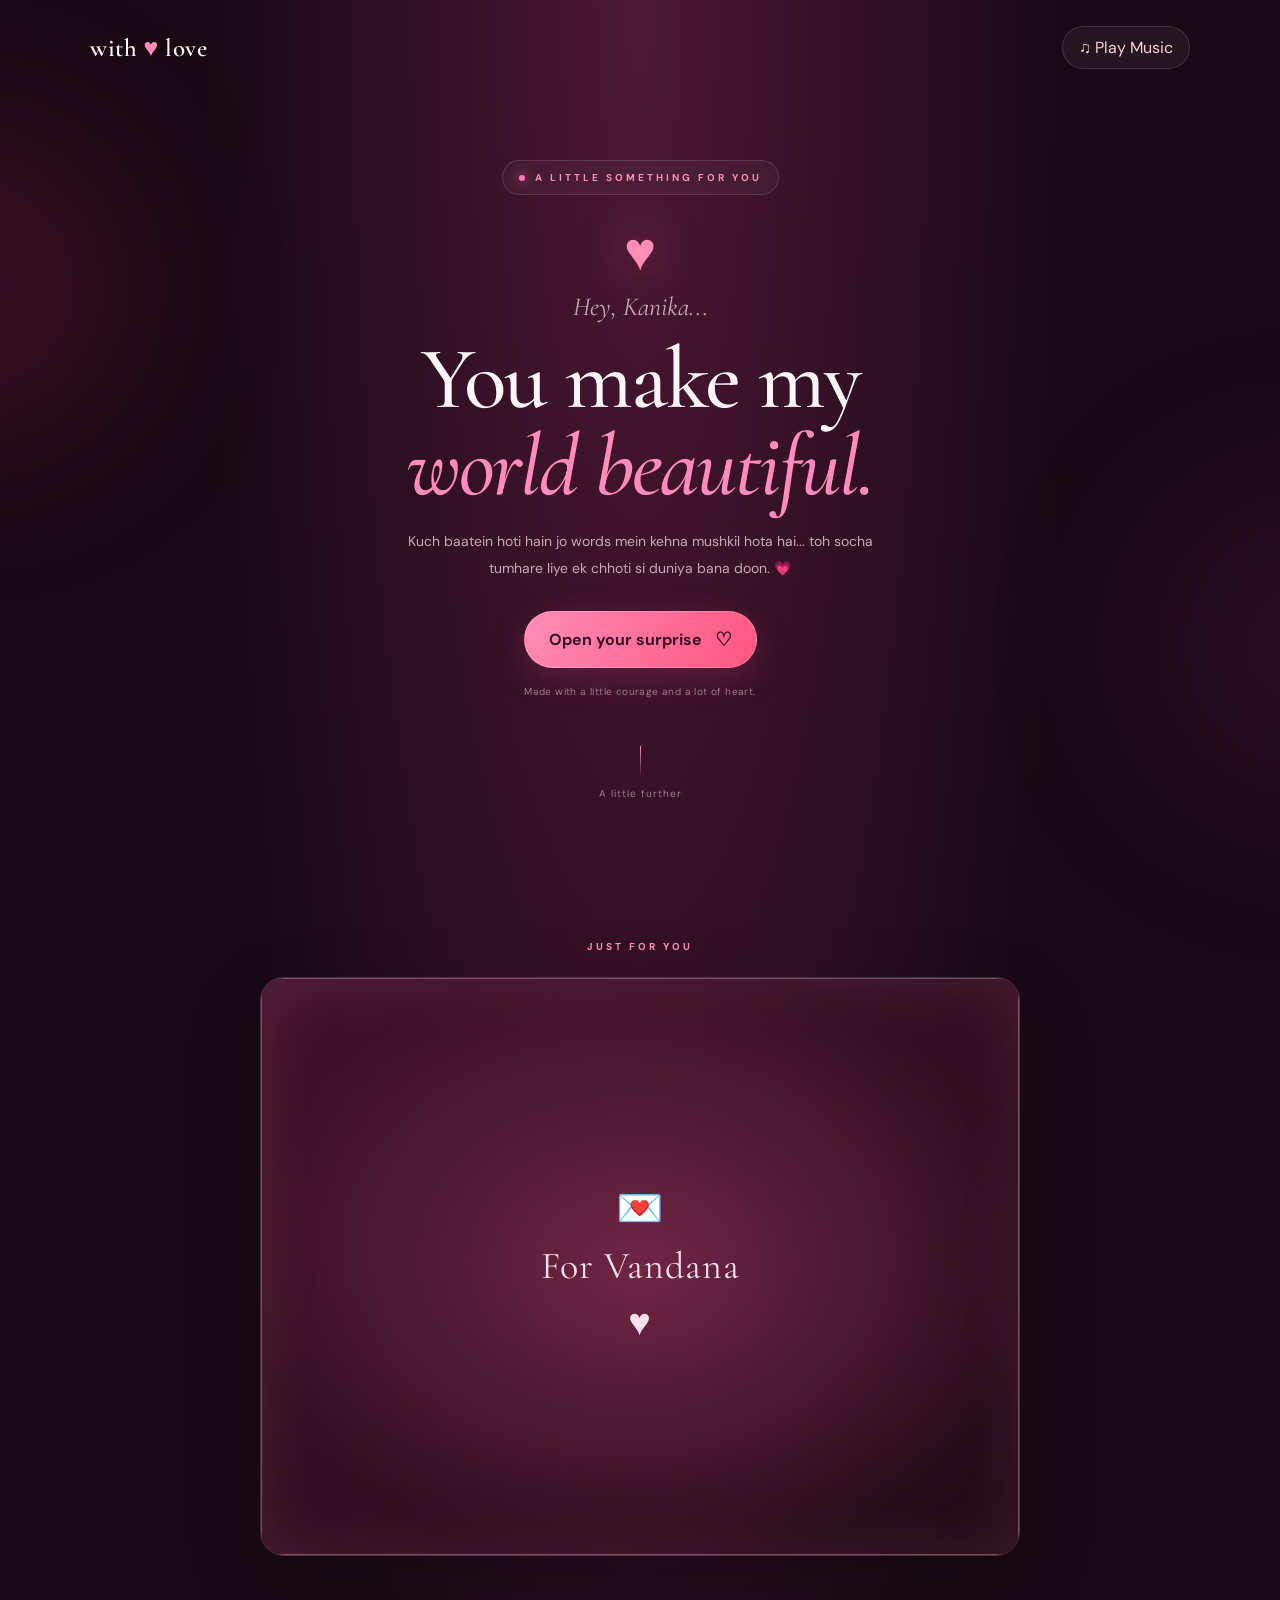
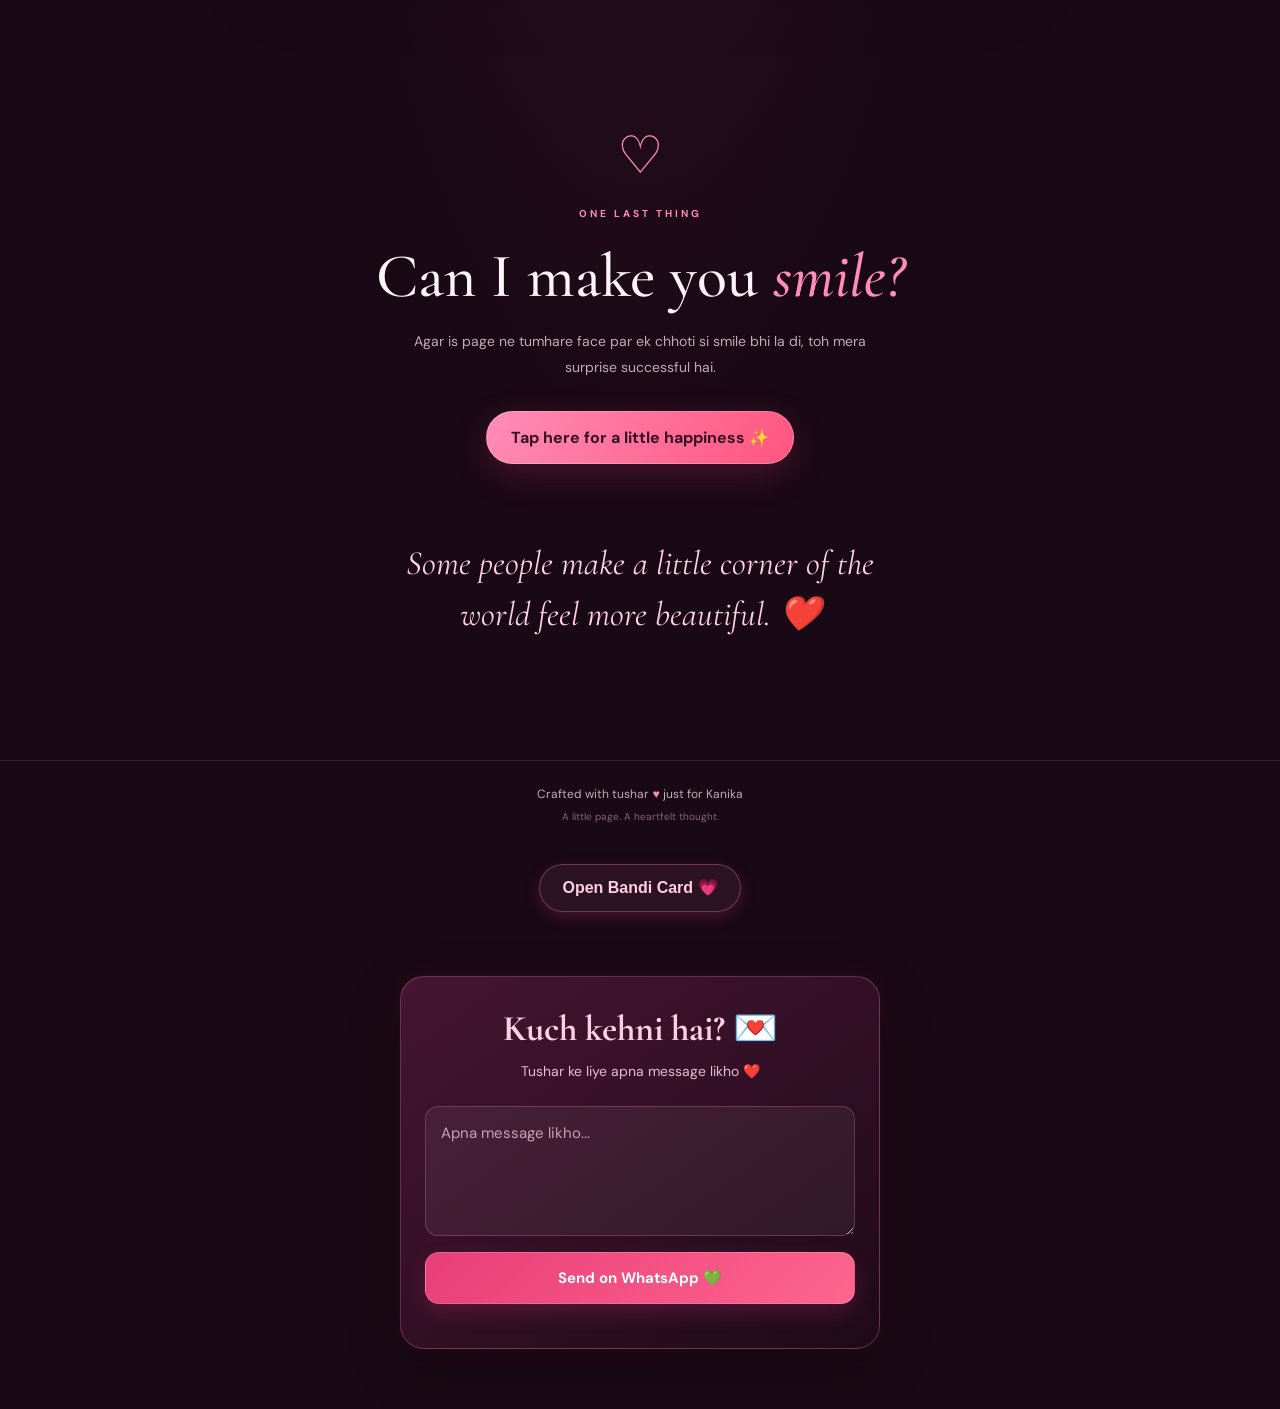
==== index.html @ cb9bacd8 "Add files via upload" ====
<!DOCTYPE html>
<html lang="en">
<head>
    <meta charset="UTF-8">
    <meta name="viewport" content="width=device-width, initial-scale=1.0">
    <meta name="theme-color" content="#250b1b">
    <title>For KANIKA ❤️</title>
    <link rel="stylesheet" href="style.css">
</head>
<body>

    <div class="ambient-glow glow-one"></div>
    <div class="ambient-glow glow-two"></div>
    <div id="heart-layer" aria-hidden="true"></div>

    <header class="topbar">
        <a class="brand" href="#">with <span>♥</span> love</a>
        <button id="music-btn" class="music-btn" type="button">
            ♫ Music: Off
        </button>
    </header>

    <main>
        <section class="hero" id="home">
            <div class="eyebrow">
                <span class="status-dot"></span>
                A LITTLE SOMETHING FOR YOU
            </div>

            <div class="hero-heart" aria-hidden="true">♥</div>

            <p class="small-intro">Hey, Kanika...</p>

            <h1>
                You make my
                <span>world beautiful.</span>
            </h1>

            <p class="hero-description">
                Kuch baatein hoti hain jo words mein kehna
                mushkil hota hai... toh socha tumhare liye
                ek chhoti si duniya bana doon. 💗
            </p>

            <button id="reveal-btn" class="primary-btn" type="button">
                Open your surprise <span>♡</span>
            </button>

            <p class="hint">Made with a little courage and a lot of heart.</p>

            <div class="scroll-note">
                <span></span>
                A little further
            </div>
        </section>

        <section class="message-section" id="message">
            <div class="section-label">JUST FOR YOU</div>

            <div class="letter-card">
                <div class="letter-icon">💌</div>

                <p class="letter-greeting">Dear Vandana,</p>

                <h2>Some people make ordinary days feel special.</h2>

                <p class="letter-text">
                    Pta nhi kya ki ho kon sa jaddu ki hoo tumse baat
                    karna aacha lagne lga hai .
                    Tumhari smile, tumhari baatein aur tumhara
                    apna sa andaaz — ye sab chhoti chhoti cheezein
                    din ko thoda aur khoobsurat bana deti hain.
                </p>

                <p class="letter-text">
                    Shayad main har baat perfect tareeke se na keh
                    paaun, lekin itna zaroor hai ki tum mere liye
                    special ho rhi ho. Isliye ye chhota sa surprise,
                    sirf tumhare liye. ❤️
                </p>

                <div class="letter-signature">
                    i wanted to make you smile
                    <span>♥</span>
                </div>
            </div>
        </section>

        <section class="final-section">
            <div class="final-heart">♡</div>

            <p class="section-label">ONE LAST THING</p>


            <h2>Can I make you <span>smile?</span></h2>

            <p class="final-description">
                Agar is page ne tumhare face par ek chhoti si
                smile bhi la di, toh mera surprise successful hai.
            </p>

            <button id="smile-btn" class="primary-btn" type="button">
                Tap here for a little happiness ✨
            </button>

            <p id="smile-message" class="smile-message" aria-live="polite"></p>
        </section>
    </main>

    <footer>
        <p>Crafted with tushar <span>♥</span> just for Kanika</p>
        <p class="footer-small">A little page. A heartfelt thought.</p>
    </footer>

   <audio
    id="background-music"
    src="music.mp3"
    loop
    preload="auto"
    autoplay>
</audio>


<!-- Friendship Card Button -->
<div class="friendship-entry">
  <a href="friendship.html" class="friendship-link">
    Open Bandi Card 💗
  </a>
</div>

<section class="visitor-message">
  <h2>Kuch kehni hai? 💌</h2>
  <p>Tushar ke liye apna message likho ❤️</p>


  <form id="visitorMessageForm">
    <textarea
      id="visitorText"
      placeholder="Apna message likho..."
      required
      maxlength="1500"
    ></textarea>

    <button type="submit">Send on WhatsApp 💚</button>
    <p id="messageStatus" aria-live="polite"></p>
  </form>
<section>

<script src="script.js" defer></script>
</body>
</html>
---- style.css ----
@import url('https://fonts.googleapis.com/css2?family=Cormorant+Garamond:wght@400;500;600;700&family=DM+Sans:wght@400;500;600;700&display=swap');

:root {
    --bg: #190914;
    --pink: #ff8db7;
    --pink-light: #ffd0e2;
    --red: #ff557f;
    --white: #fff5f9;
    --muted: #c6a8b8;
    --glass: rgba(255, 224, 239, 0.055);
    --border: rgba(255, 194, 220, 0.16);
}

* {
    box-sizing: border-box;
    margin: 0;
    padding: 0;
}

html {
    scroll-behavior: smooth;
    scroll-padding-top: 80px;
}

body {
    min-height: 100vh;
    overflow-x: hidden;
    color: var(--white);
    background:
        radial-gradient(ellipse at 50% 0%, #4b1734 0%, transparent 48%),
        var(--bg);
    font-family: "DM Sans", sans-serif;
}

button, a {
    -webkit-tap-highlight-color: transparent;
}

button {
    font: inherit;
}

button:focus-visible,
a:focus-visible {
    outline: 2px solid var(--pink-light);
    outline-offset: 5px;
}

.ambient-glow {
    position: fixed;
    width: 300px;
    height: 300px;
    border-radius: 50%;
    filter: blur(100px);
    opacity: 0.17;
    pointer-events: none;
    z-index: 0;
}

.glow-one {
    top: 15%;
    left: -180px;
    background: #ff367d;
}

.glow-two {
    right: -180px;
    top: 55%;
    background: #a42d91;
}

#heart-layer {
    position: fixed;
    inset: 0;
    overflow: hidden;
    pointer-events: none;
    z-index: 1;
}

.floating-heart {
    position: absolute;
    bottom: -50px;
    color: var(--pink);
    opacity: 0;
    animation: float-up linear forwards;
    text-shadow: 0 0 18px rgba(255, 90, 150, 0.5);
}

@keyframes float-up {
    0% {
        transform: translateY(0) rotate(0deg) scale(0.7);
        opacity: 0;
    }
    15% {
        opacity: 0.6;
    }
    85% {
        opacity: 0.4;
    }
    100% {
        transform: translateY(-110vh) rotate(35deg) scale(1.2);
        opacity: 0;
    }
}

.topbar {
    position: relative;
    z-index: 5;
    width: min(1100px, 90%);
    margin: auto;
    padding: 26px 0;
    display: flex;
    align-items: center;
    justify-content: space-between;
}

.brand {
    color: var(--white);
    text-decoration: none;
    font-family: "Cormorant Garamond", serif;
    font-size: 25px;
    font-weight: 600;
    letter-spacing: 0.5px;
}

.brand span,
footer span {
    color: var(--pink);
}

.music-btn {
    padding: 10px 16px;
    color: var(--pink-light);
    border: 1px solid var(--border);
    border-radius: 30px;
    background: var(--glass);
    cursor: pointer;
    transition: 0.25s ease;
}

.music-btn:hover {
    border-color: var(--pink);
    background: rgba(255, 141, 183, 0.12);
}

main {
    position: relative;
    z-index: 2;
}

.hero {
    min-height: 86vh;
    padding: 65px 20px 75px;
    display: flex;
    flex-direction: column;
    align-items: center;
    justify-content: center;
    text-align: center;
}

.eyebrow,
.section-label {
    color: var(--pink);
    font-size: 10px;
    font-weight: 700;
    letter-spacing: 3px;
}

.eyebrow {
    display: flex;
    align-items: center;
    gap: 10px;
    padding: 10px 16px;
    border: 1px solid var(--border);
    border-radius: 30px;
    background: rgba(255, 255, 255, 0.035);
}

.status-dot {
    width: 6px;
    height: 6px;
    border-radius: 50%;
    background: #ff7eae;
    box-shadow: 0 0 12px #ff7eae;
}

.hero-heart {
    margin: 30px 0 12px;
    color: var(--pink);
    font-size: 54px;
    line-height: 1;
    animation: heartbeat 1.8s ease-in-out infinite;
    filter: drop-shadow(0 0 22px rgba(255, 90, 145, 0.5));
}

@keyframes heartbeat {
    0%, 100% { transform: scale(1); }
    15% { transform: scale(1.13); }
    30% { transform: scale(1); }
    45% { transform: scale(1.09); }
}

.small-intro {
    color: var(--muted);
    font-family: "Cormorant Garamond", serif;
    font-size: 26px;
    font-style: italic;
}

.hero h1 {
    max-width: 850px;
    margin: 14px 0 18px;
    font-family: "Cormorant Garamond", serif;
    font-size: clamp(46px, 8vw, 88px);
    font-weight: 500;
    line-height: 0.99;
    letter-spacing: -2px;
}

.hero h1 span,
.final-section h2 span {
    display: block;
    color: var(--pink);
    font-style: italic;
}

.hero-description,
.final-description {
    max-width: 480px;
    color: var(--muted);
    font-size: 14px;
    line-height: 1.9;
}

.primary-btn {
    display: inline-flex;
    justify-content: center;
    align-items: center;
    gap: 13px;
    margin-top: 30px;
    padding: 15px 24px;
    border: 1px solid rgba(255, 255, 255, 0.2);
    border-radius: 50px;
    background: linear-gradient(120deg, #ff8db7, #ff557f);
    color: #381025;
    font-weight: 700;
    cursor: pointer;
    box-shadow: 0 10px 35px rgba(255, 65, 130, 0.2);
    transition: transform 0.25s ease, box-shadow 0.25s ease;
}

.primary-btn:hover {
    transform: translateY(-3px);
    box-shadow: 0 14px 40px rgba(255, 65, 130, 0.32);
}

.primary-btn:active {
    transform: scale(0.97);
}

.primary-btn span {
    font-size: 19px;
}

.hint {
    margin-top: 17px;
    color: #9e7b8f;
    font-size: 10px;
    letter-spacing: 0.4px;
}

.scroll-note {
    margin-top: 48px;
    display: flex;
    flex-direction: column;
    align-items: center;
    gap: 9px;
    color: #9e7b8f;
    font-size: 10px;
    letter-spacing: 1px;
}

.scroll-note span {
    width: 1px;
    height: 32px;
    background: linear-gradient(var(--pink), transparent);
}

.message-section {
    width: min(760px, 90%);
    margin: 0 auto;
    padding: 65px 0 115px;
    text-align: center;
}

.section-label {
    margin-bottom: 24px;
}

.letter-card {
    position: relative;
    padding: clamp(28px, 6vw, 58px);
    text-align: left;
    border: 1px solid var(--border);
    border-radius: 24px;
    background: linear-gradient(
        145deg,
        rgba(255, 215, 233, 0.085),
        rgba(255, 255, 255, 0.018)
    );
    box-shadow: 0 25px 80px rgba(0, 0, 0, 0.16);
    backdrop-filter: blur(15px);
}

.letter-icon {
    margin-bottom: 18px;
    font-size: 32px;
}

.letter-greeting {
    margin-bottom: 12px;
    color: var(--pink);
    font-family: "Cormorant Garamond", serif;
    font-size: 27px;
    font-style: italic;
}

.letter-card h2 {
    margin-bottom: 22px;
    font-family: "Cormorant Garamond", serif;
    font-size: clamp(30px, 5vw, 46px);
    font-weight: 500;
    line-height: 1.12;
}

.letter-text {
    margin-top: 15px;
    color: #d6bdcb;
    font-size: 14px;
    line-height: 2;
}

.letter-signature {
    display: flex;
    justify-content: space-between;
    align-items: center;
    gap: 10px;
    margin-top: 30px;
    padding-top: 22px;
    border-top: 1px solid var(--border);
    color: var(--pink-light);
    font-family: "Cormorant Garamond", serif;
    font-size: 19px;
    font-style: italic;
}

.letter-signature span {
    color: var(--pink);
}

.final-section {
    width: min(600px, 90%);
    margin: 0 auto;
    padding: 50px 0 120px;
    text-align: center;
}

.final-heart {
    margin-bottom: 18px;
    color: var(--pink);
    font-size: 52px;
    animation: heartbeat 2s infinite;
}

.final-section h2 {
    margin-bottom: 18px;
    font-family: "Cormorant Garamond", serif;
    font-size: clamp(40px, 7vw, 62px);
    font-weight: 500;
    line-height: 1.05;
}

.final-section h2 span {
    display: inline;
}

.final-description {
    margin: auto;
}

.smile-message {
    min-height: 30px;
    margin-top: 22px;
    color: var(--pink-light);
    font-family: "Cormorant Garamond", serif;
    font-size: 25px;
    font-style: italic;
}

footer {
    position: relative;
    z-index: 2;
    padding: 25px 15px;
    border-top: 1px solid rgba(255, 194, 220, 0.1);
    text-align: center;
    color: #c6a8b8;
    font-size: 12px;
}

.footer-small {
    margin-top: 8px;
    color: #856476;
    font-size: 10px;
}

@media (max-width: 600px) {
    .topbar {
        padding: 20px 0;
    }

    .brand {
        font-size: 22px;
    }

    .music-btn {
        padding: 9px 12px;
        font-size: 11px;
    }

    .hero {
        min-height: 82vh;
        padding-top: 50px;
    }

    .hero h1 {
        letter-spacing: -1px;
    }

    .hero-description {
        max-width: 340px;
        font-size: 13px;
    }

    .message-section {
        padding-top: 45px;
        padding-bottom: 70px;
    }

    .letter-card {
        border-radius: 18px;
    }

    .letter-text {
        font-size: 13px;
    }

    .final-section {
        padding-bottom: 85px;
    }
}

@media (prefers-reduced-motion: reduce) {
    *, *::before, *::after {
        scroll-behavior: auto !important;
        animation-duration: 0.01ms !important;
        animation-iteration-count: 1 !important;
        transition-duration: 0.01ms !important;
    }
}

.friendship-link {
  display: inline-block;
  padding: 13px 22px;
  margin: 16px;
  border-radius: 14px;
  background: #ff4081;
  color: white;
  text-decoration: none;
  font-weight: bold;
  font-family: Arial, sans-serif;
  box-shadow: 0 5px 15px #ff408133;
}

.friendship-link:hover {
  background: #e91e63;
}

.friendship-entry {
  display: flex;
  justify-content: center;
  width: 100%;
  padding: 20px 12px;
}

.friendship-link {
  display: inline-block;
  padding: 14px 22px;
  border-radius: 14px;
  background: #ff4081;
  color: #fff;
  text-decoration: none;
  font-size: 16px;
  font-weight: bold;
  text-align: center;
  box-shadow: 0 5px 15px #ff408133;
  transition: transform 0.2s ease, background 0.2s ease;
}

.friendship-link:hover {
  background: #e91e63;
  transform: translateY(-2px);
}

.visitor-message {
  max-width: 440px;
  width: calc(100% - 32px);
  margin: 32px auto;
  padding: 24px;
  border-radius: 20px;
  background: #fff5f8;
  box-shadow: 0 8px 28px #00000012;
  text-align: center;
}

.visitor-message h2 {
  color: #d63375;
}

.visitor-message input,
.visitor-message textarea {
  display: block;
  width: 100%;
  margin: 12px 0;
  padding: 13px;
  border: 1px solid #f0bfd0;
  border-radius: 10px;
  font: inherit;
}

.visitor-message textarea {
  min-height: 120px;
  resize: vertical;
}

.visitor-message button {
  width: 100%;
  padding: 14px;
  border: 0;
  border-radius: 10px;
  background: #16803d;
  color: white;
  font-weight: bold;
  font-size: 16px;
  cursor: pointer;
}

/* ===== PREMIUM VISITOR MESSAGE CARD ===== */

.visitor-message {
    position: relative;
    isolation: isolate;
    max-width: 480px;
    width: calc(100% - 36px);
    margin: 48px auto 60px;
    padding: 30px 24px;
    text-align: center;
    color: #fff5f9;
    background: linear-gradient(
        145deg,
        rgba(72, 23, 51, 0.94),
        rgba(32, 10, 26, 0.97)
    );
    border: 1px solid rgba(255, 141, 183, 0.28);
    border-radius: 24px;
    box-shadow:
        0 18px 50px rgba(0, 0, 0, 0.25),
        0 0 30px rgba(255, 85, 127, 0.08);
    backdrop-filter: blur(14px);
}

.visitor-message h2 {
    margin: 0 0 10px;
    color: #ffd0e2;
    font-family: "Cormorant Garamond", serif;
    font-size: clamp(27px, 6vw, 36px);
    line-height: 1.2;
}

.visitor-message > p {
    margin: 0 0 22px;
    color: #e4bdce;
    font-size: 14px;
    line-height: 1.7;
}

#visitorMessageForm {
    display: grid;
    gap: 14px;
}

.visitor-message input,
.visitor-message textarea {
    box-sizing: border-box;
    display: block;
    width: 100%;
    margin: 0;
    padding: 14px 15px;
    color: #fff5f9;
    background: rgba(255, 255, 255, 0.055);
    border: 1px solid rgba(255, 141, 183, 0.25);
    border-radius: 13px;
    outline: none;
    font: inherit;
    font-size: 15px;
    transition:
        border-color 0.25s ease,
        background 0.25s ease,
        box-shadow 0.25s ease;
}

.visitor-message input {
    min-height: 50px;
}

.visitor-message textarea {
    min-height: 130px;
    resize: vertical;
    line-height: 1.6;
}

.visitor-message input::placeholder,
.visitor-message textarea::placeholder {
    color: #c7a2b5;
    opacity: 1;
}

.visitor-message input:focus,
.visitor-message textarea:focus {
    border-color: #ff8db7;
    background: rgba(255, 255, 255, 0.085);
    box-shadow: 0 0 0 3px rgba(255, 141, 183, 0.12);
}

.visitor-message button {
    width: 100%;
    min-height: 52px;
    margin-top: 2px;
    padding: 14px 18px;
    color: #fff;
    background: linear-gradient(135deg, #e83e79, #ff658f);
    border: 1px solid rgba(255, 255, 255, 0.16);
    border-radius: 14px;
    font: inherit;
    font-size: 15px;
    font-weight: 700;
    cursor: pointer;
    box-shadow: 0 8px 22px rgba(232, 62, 121, 0.2);
    transition:
        transform 0.2s ease,
        box-shadow 0.2s ease,
        filter 0.2s ease;
}

.visitor-message button:hover {
    transform: translateY(-2px);
    filter: brightness(1.08);
    box-shadow: 0 12px 28px rgba(232, 62, 121, 0.3);
}

.visitor-message button:active {
    transform: scale(0.98);
}

#messageStatus {
    margin: 0;
    color: #ffd0e2;
    font-size: 13px;
    line-height: 1.5;
    overflow-wrap: anywhere;
}

.friendship-entry {
    padding: 0 18px;
}

.friendship-link {
    display: inline-flex;
    align-items: center;
    justify-content: center;
    min-height: 48px;
    max-width: 100%;
    padding: 12px 22px;
    box-sizing: border-box;
    text-align: center;
    text-decoration: none;
    color: #ffd0e2;
    background: rgba(255, 141, 183, 0.08);
    border: 1px solid rgba(255, 141, 183, 0.32);
    border-radius: 999px;
    transition:
        background 0.25s ease,
        transform 0.25s ease,
        border-color 0.25s ease;
}

.friendship-link:hover {
    transform: translateY(-2px);
    background: rgba(255, 141, 183, 0.15);
    border-color: #ff8db7;
}

@media (max-width: 600px) {
    .visitor-message {
        width: calc(100% - 32px);
        padding: 25px 18px;
        margin-top: 36px;
        margin-bottom: 42px;
        border-radius: 20px;
    }

    .visitor-message input,
    .visitor-message textarea {
        font-size: 16px;
    }

    .friendship-link {
        width: 100%;
        max-width: 320px;
    }
}

@media (prefers-reduced-motion: reduce) {
    .visitor-message *,
    .friendship-link {
        transition: none !important;
    }
}

/* Cinematic love letter reveal */
.letter-card {
    position: relative;
    overflow: hidden;
    isolation: isolate;
}

/* Closed envelope cover */
.letter-card.cinematic-sealed::before {
    content: "💌\A For Vandana\A ♥";
    white-space: pre-line;
    position: absolute;
    inset: 0;
    z-index: 10;
    display: flex;
    flex-direction: column;
    align-items: center;
    justify-content: center;
    gap: 16px;
    text-align: center;
    color: #ffe1ed;
    font-family: "Cormorant Garamond", serif;
    font-size: clamp(25px, 5vw, 38px);
    line-height: 1.5;
    letter-spacing: 1px;
    background:
        radial-gradient(ellipse at center, #702545, transparent 75%),
        linear-gradient(145deg, #401329, #210b18);
    border: 1px solid rgba(255, 194, 220, 0.35);
    box-shadow: inset 0 0 60px rgba(255, 141, 183, 0.12);
    transform-origin: top center;
    backface-visibility: hidden;
}

/* Envelope opens */
.letter-card.cinematic-opening::before {
    animation: cinematic-open 1.4s cubic-bezier(.65, 0, .35, 1) forwards;
}

.letter-card.cinematic-opening {
    animation: letter-glow 1.8s ease;
}

.letter-card.cinematic-opening .letter-icon {
    animation: letter-rise 1s ease both;
}

.letter-card.cinematic-opening .letter-greeting,
.letter-card.cinematic-opening h2,
.letter-card.cinematic-opening .letter-text,
.letter-card.cinematic-opening .letter-signature {
    animation: letter-rise 1s ease both;
}

.letter-card.cinematic-opening .letter-greeting { animation-delay: .15s; }
.letter-card.cinematic-opening h2 { animation-delay: .25s; }
.letter-card.cinematic-opening .letter-text { animation-delay: .4s; }
.letter-card.cinematic-opening .letter-signature { animation-delay: .65s; }

@keyframes cinematic-open {
    0% {
        transform: perspective(1000px) rotateX(0deg);
        opacity: 1;
    }
    70% {
        opacity: 1;
    }
    100% {
        transform: perspective(1000px) rotateX(-110deg);
        opacity: 0;
        visibility: hidden;
    }
}

@keyframes letter-rise {
    from {
        opacity: 0;
        transform: translateY(22px);
        filter: blur(4px);
    }
    to {
        opacity: 1;
        transform: translateY(0);
        filter: blur(0);
    }
}

@keyframes letter-glow {
    0%, 100% {
        box-shadow: 0 25px 80px rgba(0, 0, 0, .16);
    }
    50% {
        box-shadow: 0 0 45px rgba(255, 100, 160, .3);
    }
}

/* ===== ROSE PETALS + HEART EXPLOSION ===== */
.rose-petal {
    position: fixed;
    top: -45px;
    z-index: 20;
    pointer-events: none;
    color: #ffb0cb;
    font-size: 22px;
    text-shadow: 0 0 14px rgba(255, 105, 160, .6);
    animation: petal-fall var(--fall-time, 4s) ease-in forwards;
}

.burst-heart {
    position: fixed;
    z-index: 21;
    pointer-events: none;
    color: #ff8db7;
    font-size: 24px;
    animation: heart-explode 1.5s ease-out forwards;
}

@keyframes petal-fall {
    0% {
        transform: translate3d(0, -5vh, 0) rotate(0deg);
        opacity: 0;
    }
    12% { opacity: 1; }
    100% {
        transform: translate3d(var(--drift, 30px), 110vh, 0)
                   rotate(var(--spin, 480deg));
        opacity: 0;
    }
}

@keyframes heart-explode {
    from {
        transform: translate(-50%, -50%) scale(.3);
        opacity: 1;
    }
    to {
        transform: translate(
            calc(-50% + var(--dx)),
            calc(-50% + var(--dy))
        ) scale(1.5) rotate(var(--spin, 25deg));
        opacity: 0;
    }
}

/* ===== TYPEWRITER MESSAGE ===== */
.letter-text.typewriter-text {
    white-space: pre-wrap;
    overflow-wrap: anywhere;
}

.letter-text.typewriter-text::after {
    content: "▍";
    display: inline-block;
    margin-left: 2px;
    color: #ff8db7;
    animation: caret-blink .75s step-end infinite;
}

.letter-text.typewriter-done::after {
    content: "";
}

@keyframes caret-blink {
    50% { opacity: 0; }
}

/* ===== CINEMATIC ENDING ===== */
.final-section {
    position: relative;
    isolation: isolate;
}

.final-section.ending-active {
    animation: ending-glow 2.4s ease-in-out;
}

.final-section.ending-active .final-heart {
    animation: ending-heart 1.4s ease-in-out 2;
}

.ending-caption {
    max-width: 500px;
    margin: 22px auto 0;
    color: #ffd0e2;
    font-family: "Cormorant Garamond", serif;
    font-size: clamp(23px, 5vw, 34px);
    font-style: italic;
    line-height: 1.5;
    opacity: 0;
    transform: translateY(15px);
}

.final-section.ending-active .ending-caption {
    animation: ending-caption-in 1.4s ease .4s forwards;
}

@keyframes ending-glow {
    0%, 100% {
        filter: drop-shadow(0 0 0 rgba(255, 105, 160, 0));
    }
    50% {
        filter: drop-shadow(0 0 24px rgba(255, 105, 160, .25));
    }
}

@keyframes ending-heart {
    0%, 100% { transform: scale(1); }
    50% {
        transform: scale(1.3);
        filter: drop-shadow(0 0 20px #ff557f);
    }
}

@keyframes ending-caption-in {
    to {
        opacity: 1;
        transform: translateY(0);
    }
}

@media (prefers-reduced-motion: reduce) {
    .rose-petal,
    .burst-heart {
        display: none !important;
    }

    .ending-caption {
        opacity: 1;
        transform: none;
    }
}
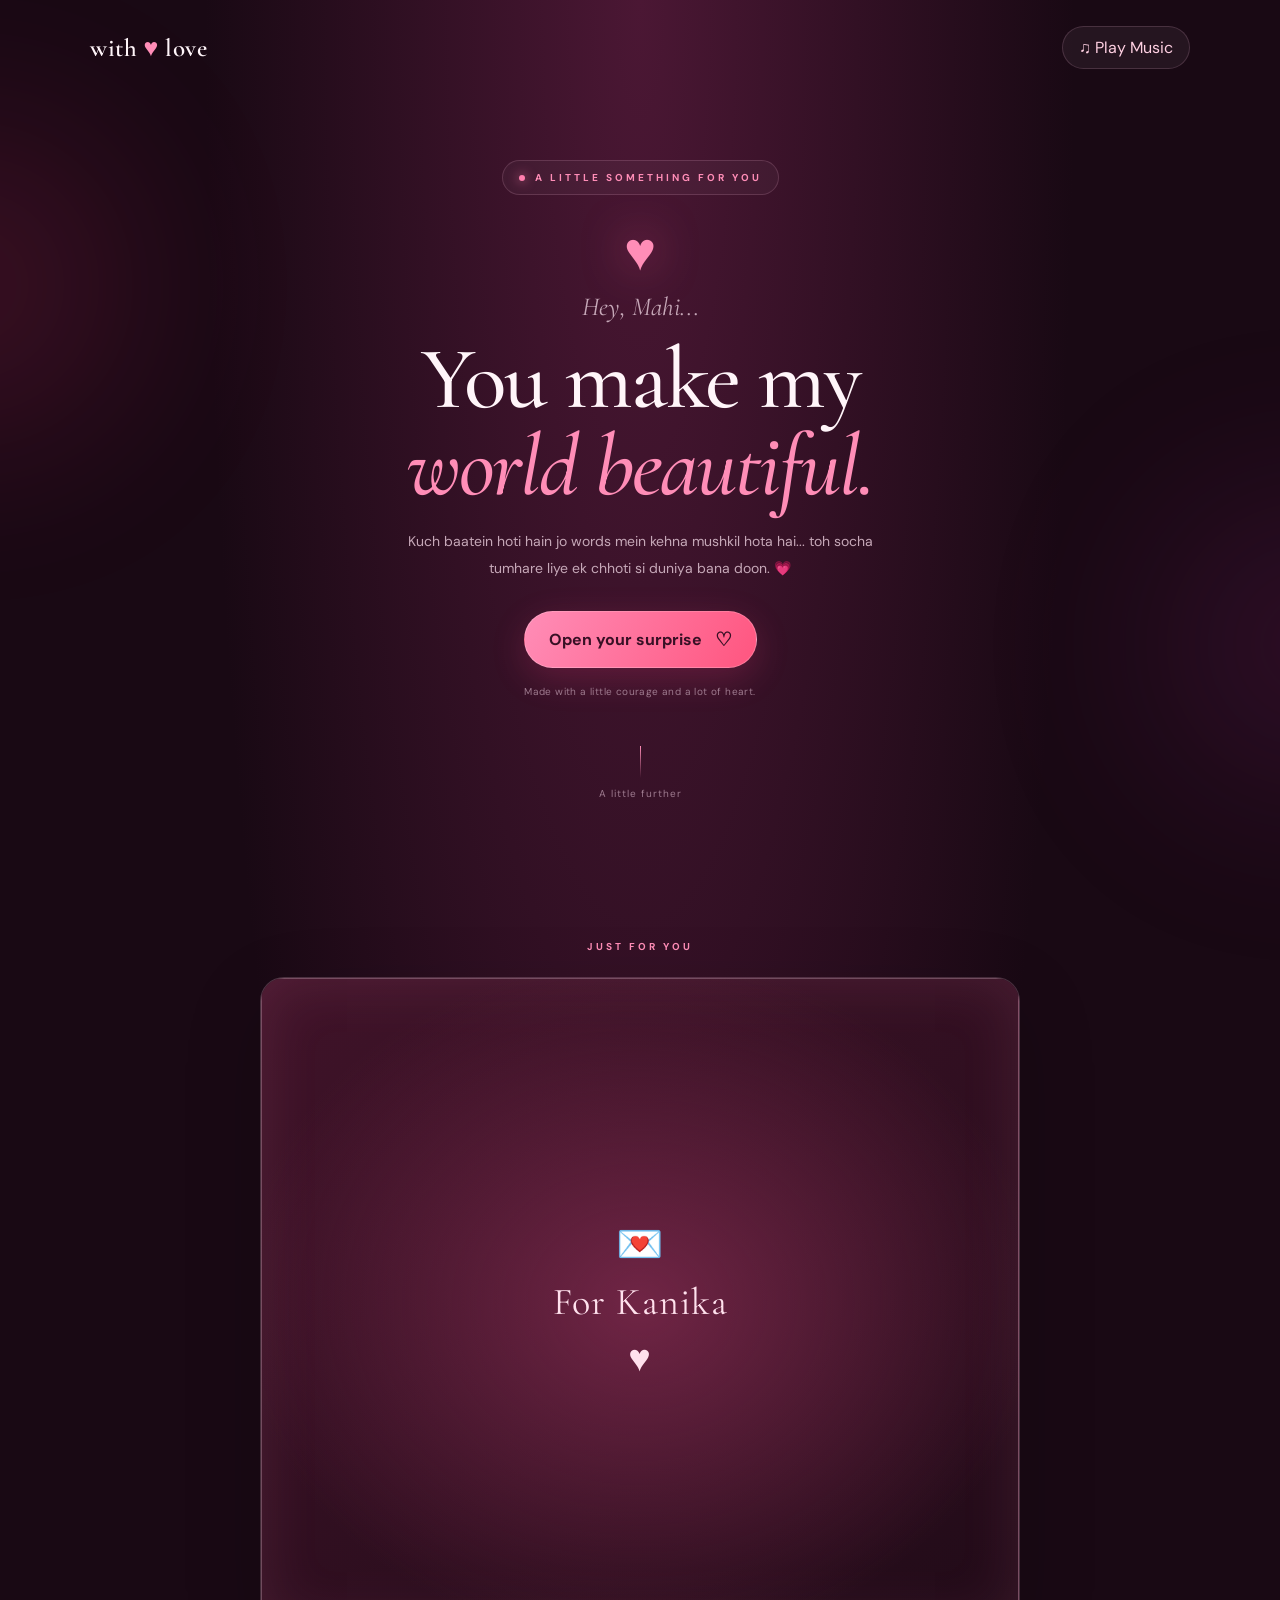
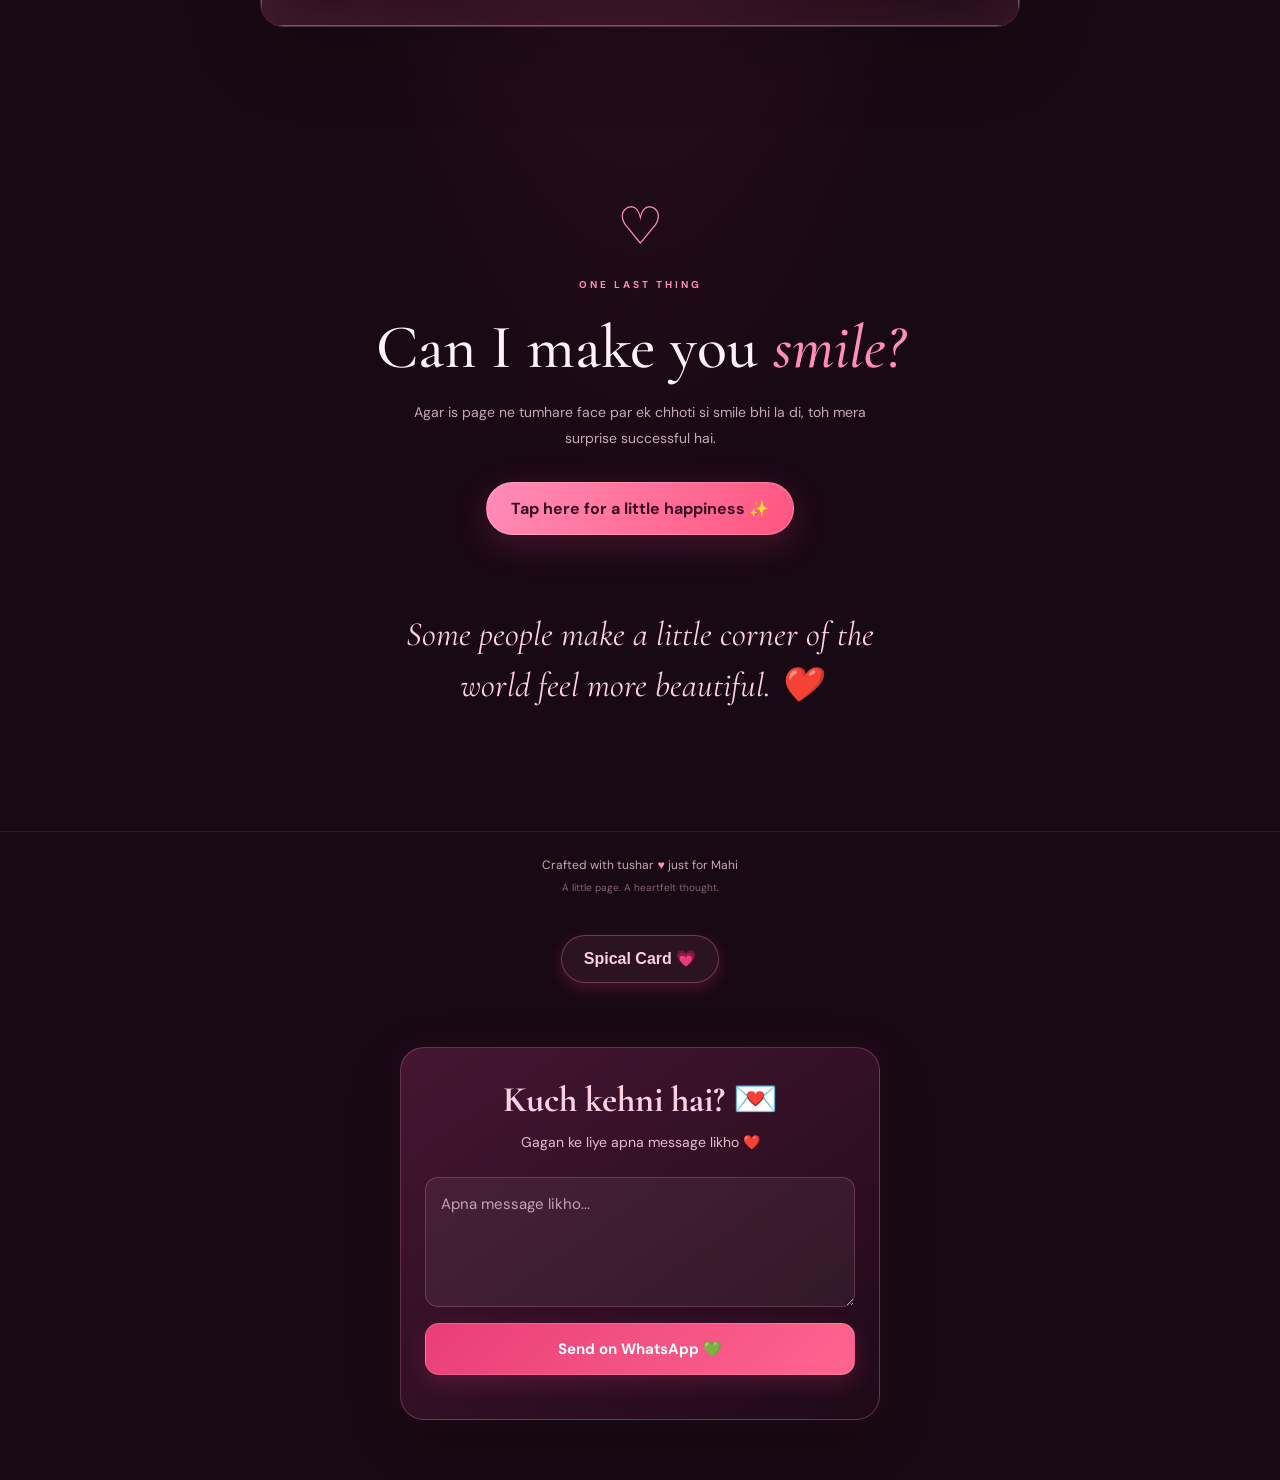
==== commit 674a0d66: "Update index.html" ====
--- a/index.html
+++ b/index.html
@@ -5,7 +5,7 @@
     <meta charset="UTF-8">
     <meta name="viewport" content="width=device-width, initial-scale=1.0">
     <meta name="theme-color" content="#250b1b">
-    <title>For KANIKA ❤️</title>
+    <title>For MAHI TAMTAM ❤️</title>
     <link rel="stylesheet" href="style.css">
 </head>
 <body>
@@ -30,7 +30,7 @@
 
             <div class="hero-heart" aria-hidden="true">♥</div>
 
-            <p class="small-intro">Hey, Kanika...</p>
+            <p class="small-intro">Hey, Mahi...</p>
 
             <h1>
                 You make my
@@ -61,13 +61,13 @@
             <div class="letter-card">
                 <div class="letter-icon">💌</div>
 
-                <p class="letter-greeting">Dear Vandana,</p>
+                <p class="letter-greeting">Dear Mahi,</p>
 
                 <h2>Some people make ordinary days feel special.</h2>
 
                 <p class="letter-text">
                     Pta nhi kya ki ho kon sa jaddu ki hoo tumse baat
-                    karna aacha lagne lga hai .
+                    karna aacha lagta hai .
                     Tumhari smile, tumhari baatein aur tumhara
                     apna sa andaaz — ye sab chhoti chhoti cheezein
                     din ko thoda aur khoobsurat bana deti hain.
@@ -76,8 +76,15 @@
                 <p class="letter-text">
                     Shayad main har baat perfect tareeke se na keh
                     paaun, lekin itna zaroor hai ki tum mere liye
-                    special ho rhi ho. Isliye ye chhota sa surprise,
+                    special ho. Isliye ye chhota sa surprise,
                     sirf tumhare liye. ❤️
+                </p>
+                
+                <p class="letter-text">
+                    You came into my life and changed everything.
+                    I don’t take a single day with you for granted.
+                    You are the reason I smile without even trying. 
+                    I love you more than any words could ever fully explain.
                 </p>
 
                 <div class="letter-signature">
@@ -109,7 +116,7 @@
     </main>
 
     <footer>
-        <p>Crafted with tushar <span>♥</span> just for Kanika</p>
+        <p>Crafted with tushar <span>♥</span> just for Mahi</p>
         <p class="footer-small">A little page. A heartfelt thought.</p>
     </footer>
 
@@ -125,13 +132,13 @@
 <!-- Friendship Card Button -->
 <div class="friendship-entry">
   <a href="friendship.html" class="friendship-link">
-    Open Bandi Card 💗
+    Spical Card 💗
   </a>
 </div>
 
 <section class="visitor-message">
   <h2>Kuch kehni hai? 💌</h2>
-  <p>Tushar ke liye apna message likho ❤️</p>
+  <p>Gagan ke liye apna message likho ❤️</p>
 
 
   <form id="visitorMessageForm">
--- a/style.css
+++ b/style.css
@@ -746,7 +746,7 @@
 
 /* Closed envelope cover */
 .letter-card.cinematic-sealed::before {
-    content: "💌\A For Vandana\A ♥";
+    content: "💌\A For Kanika\A ♥";
     white-space: pre-line;
     position: absolute;
     inset: 0;
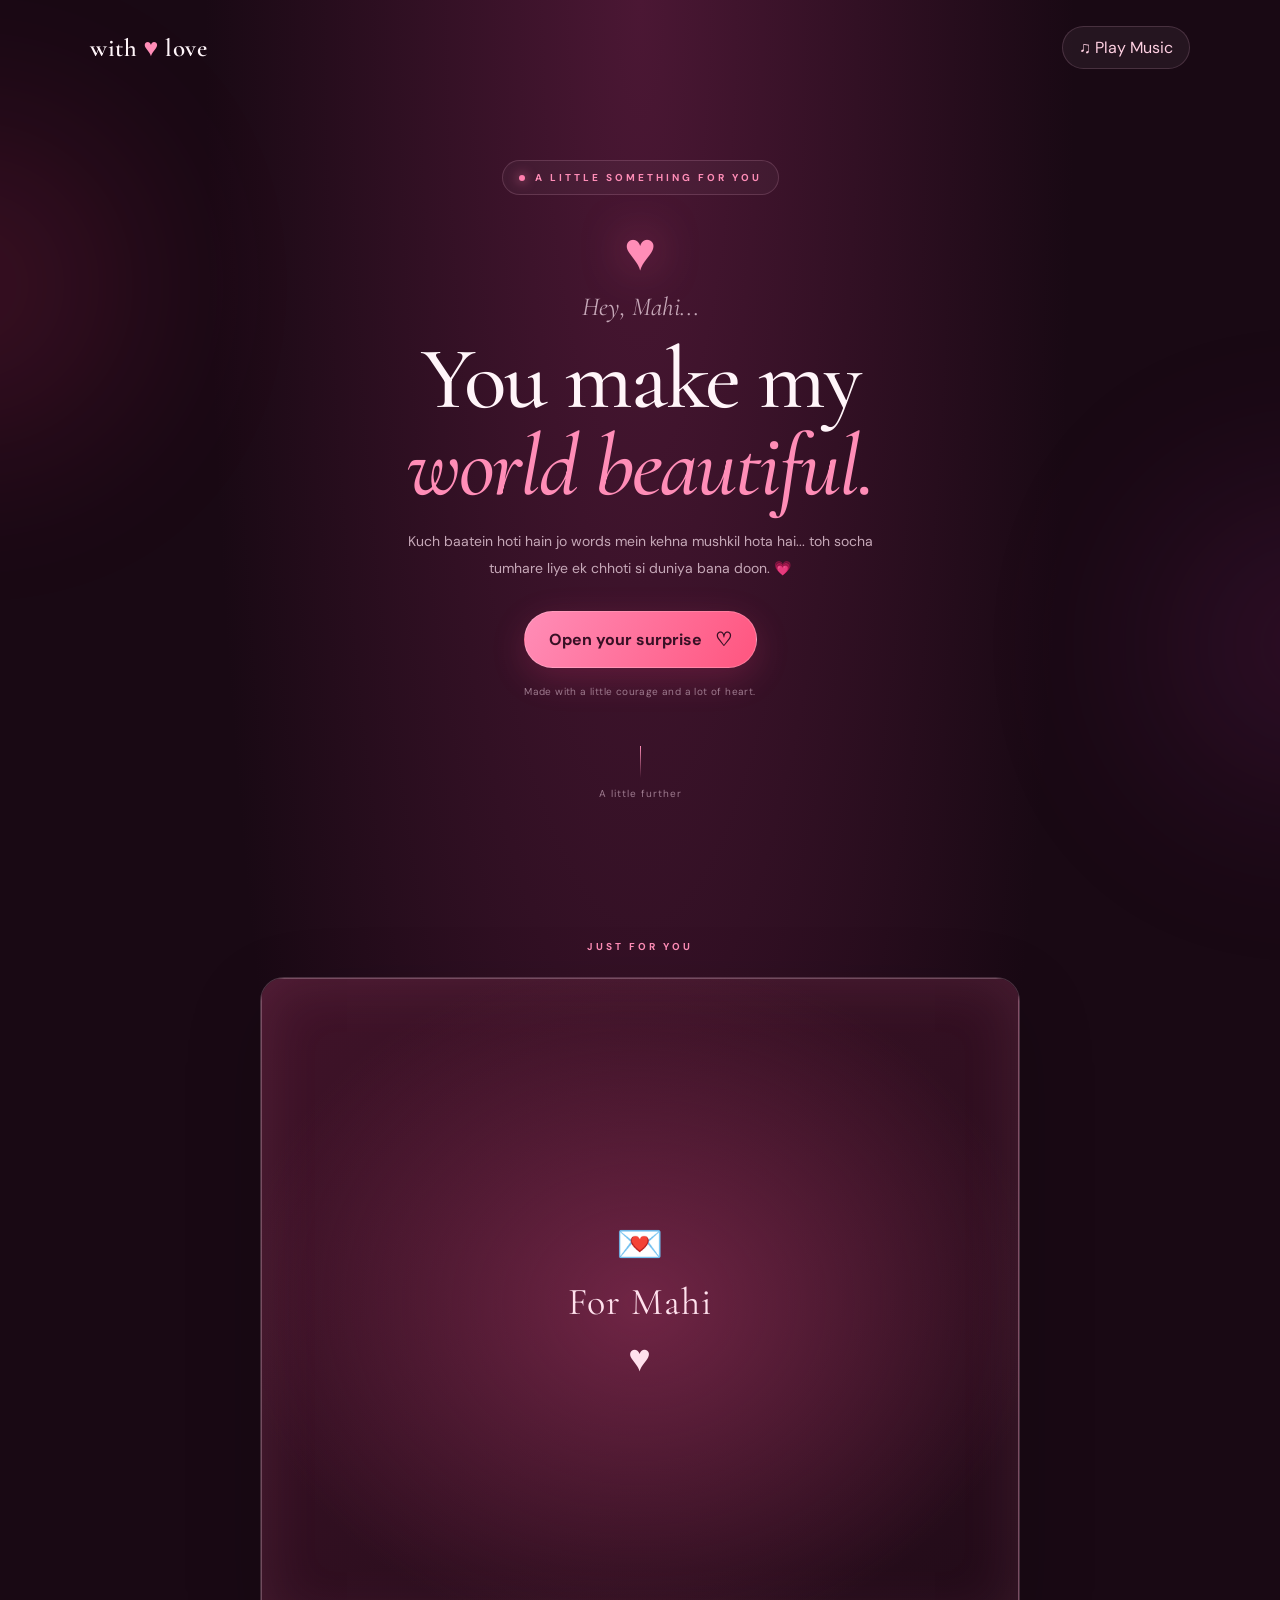
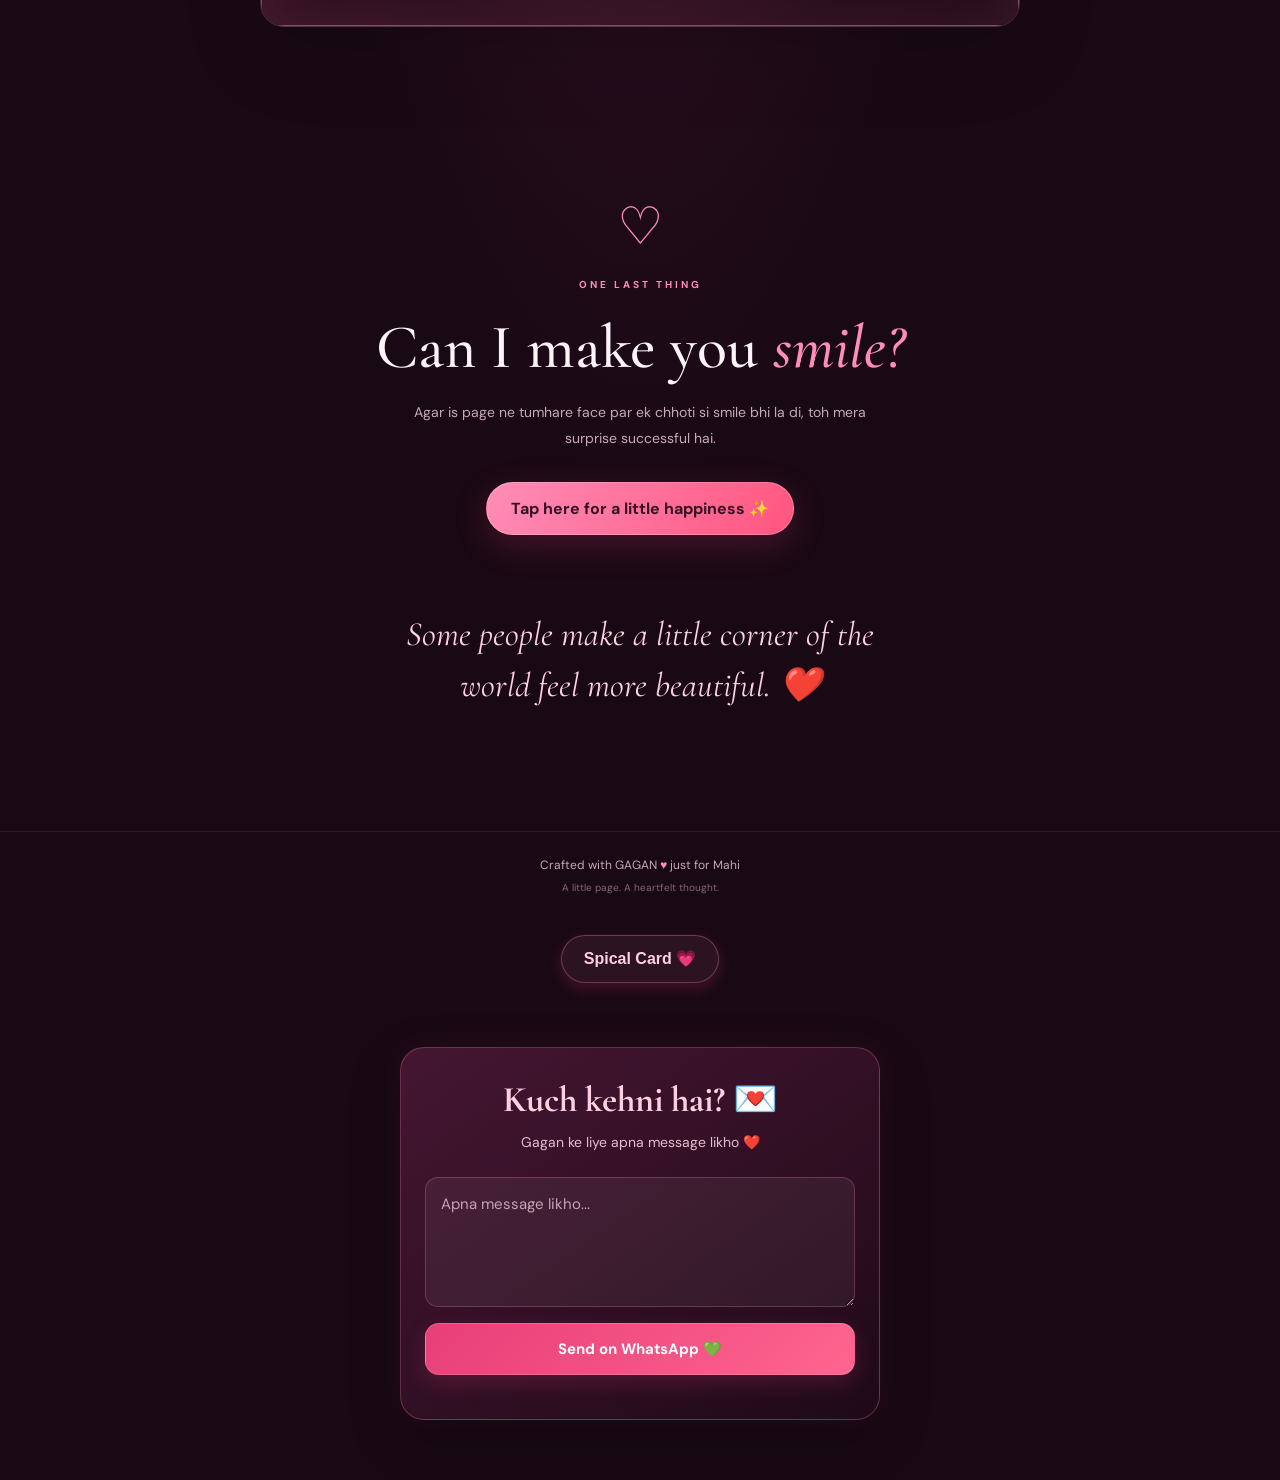
==== commit aa60a643: "Update index.html" ====
--- a/index.html
+++ b/index.html
@@ -116,7 +116,7 @@
     </main>
 
     <footer>
-        <p>Crafted with tushar <span>♥</span> just for Mahi</p>
+        <p>Crafted with GAGAN <span>♥</span> just for Mahi</p>
         <p class="footer-small">A little page. A heartfelt thought.</p>
     </footer>
 
--- a/style.css
+++ b/style.css
@@ -746,7 +746,7 @@
 
 /* Closed envelope cover */
 .letter-card.cinematic-sealed::before {
-    content: "💌\A For Kanika\A ♥";
+    content: "💌\A For Mahi\A ♥";
     white-space: pre-line;
     position: absolute;
     inset: 0;
